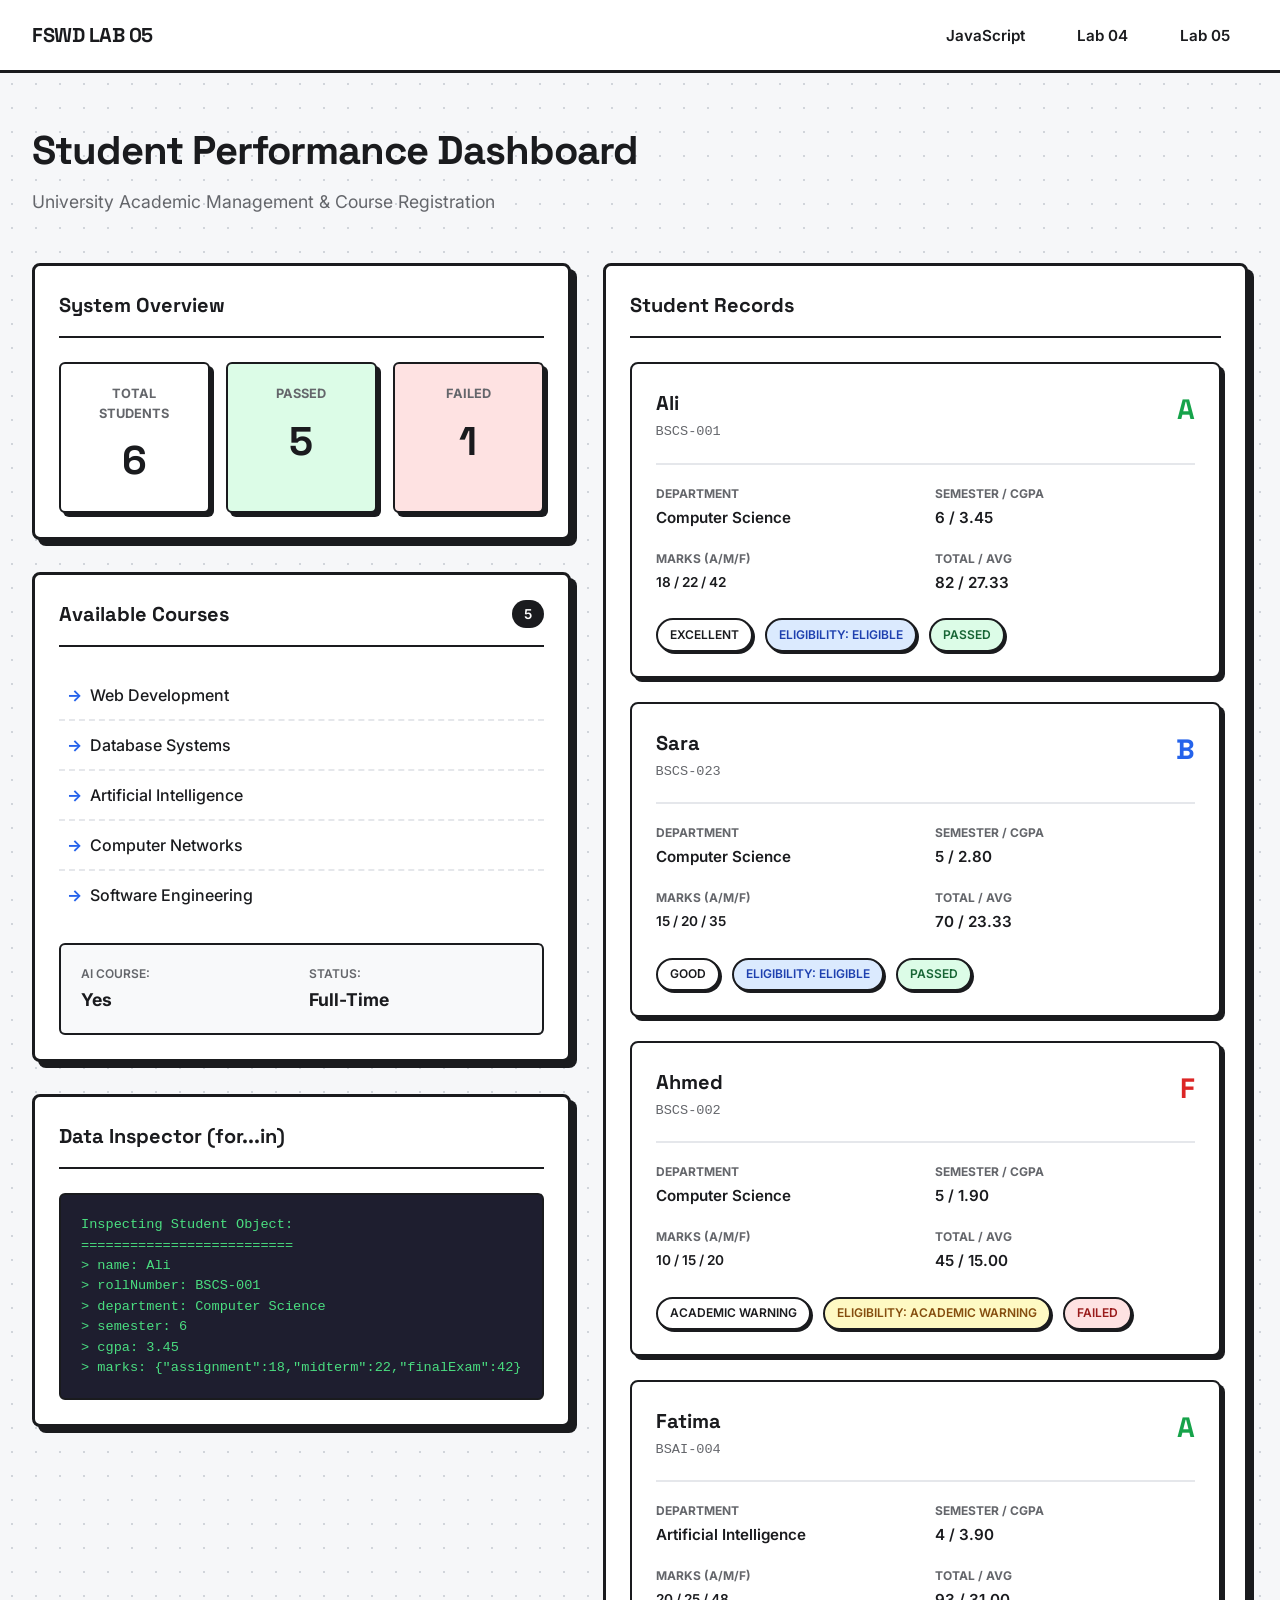
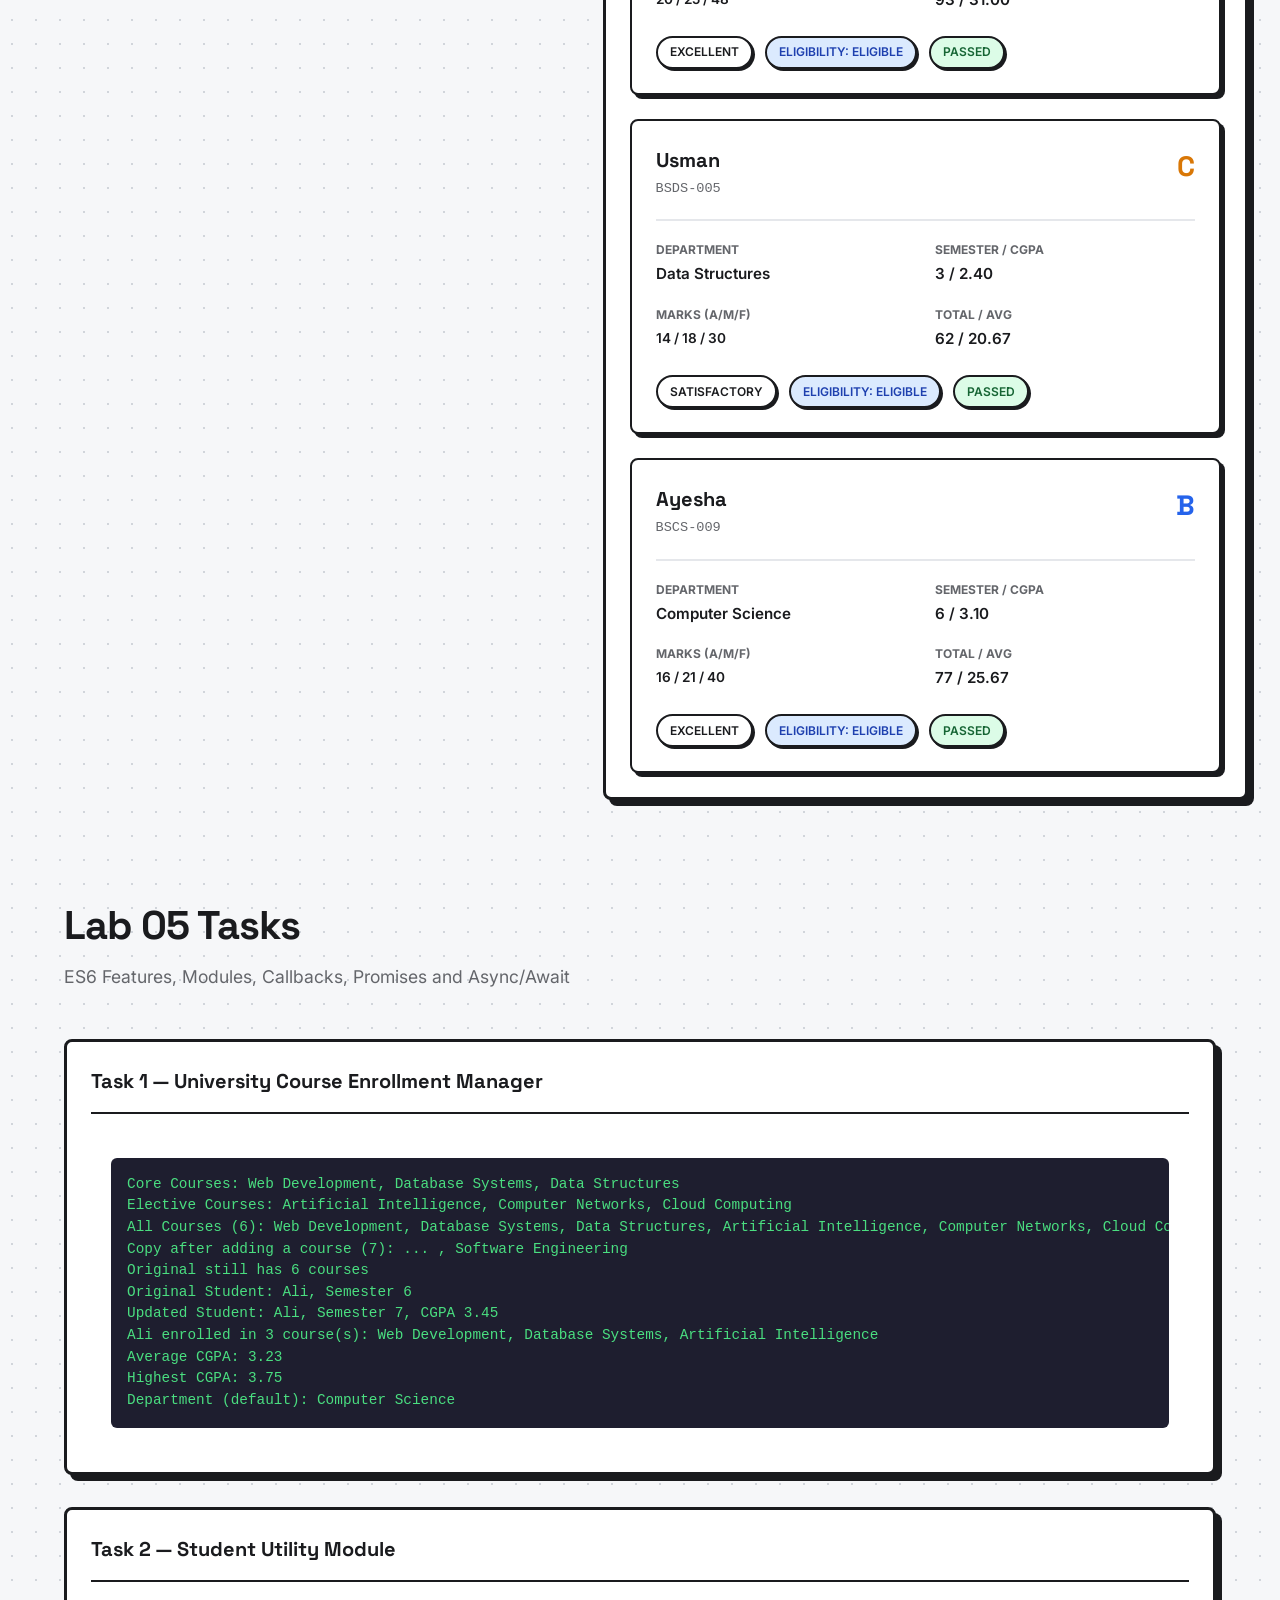
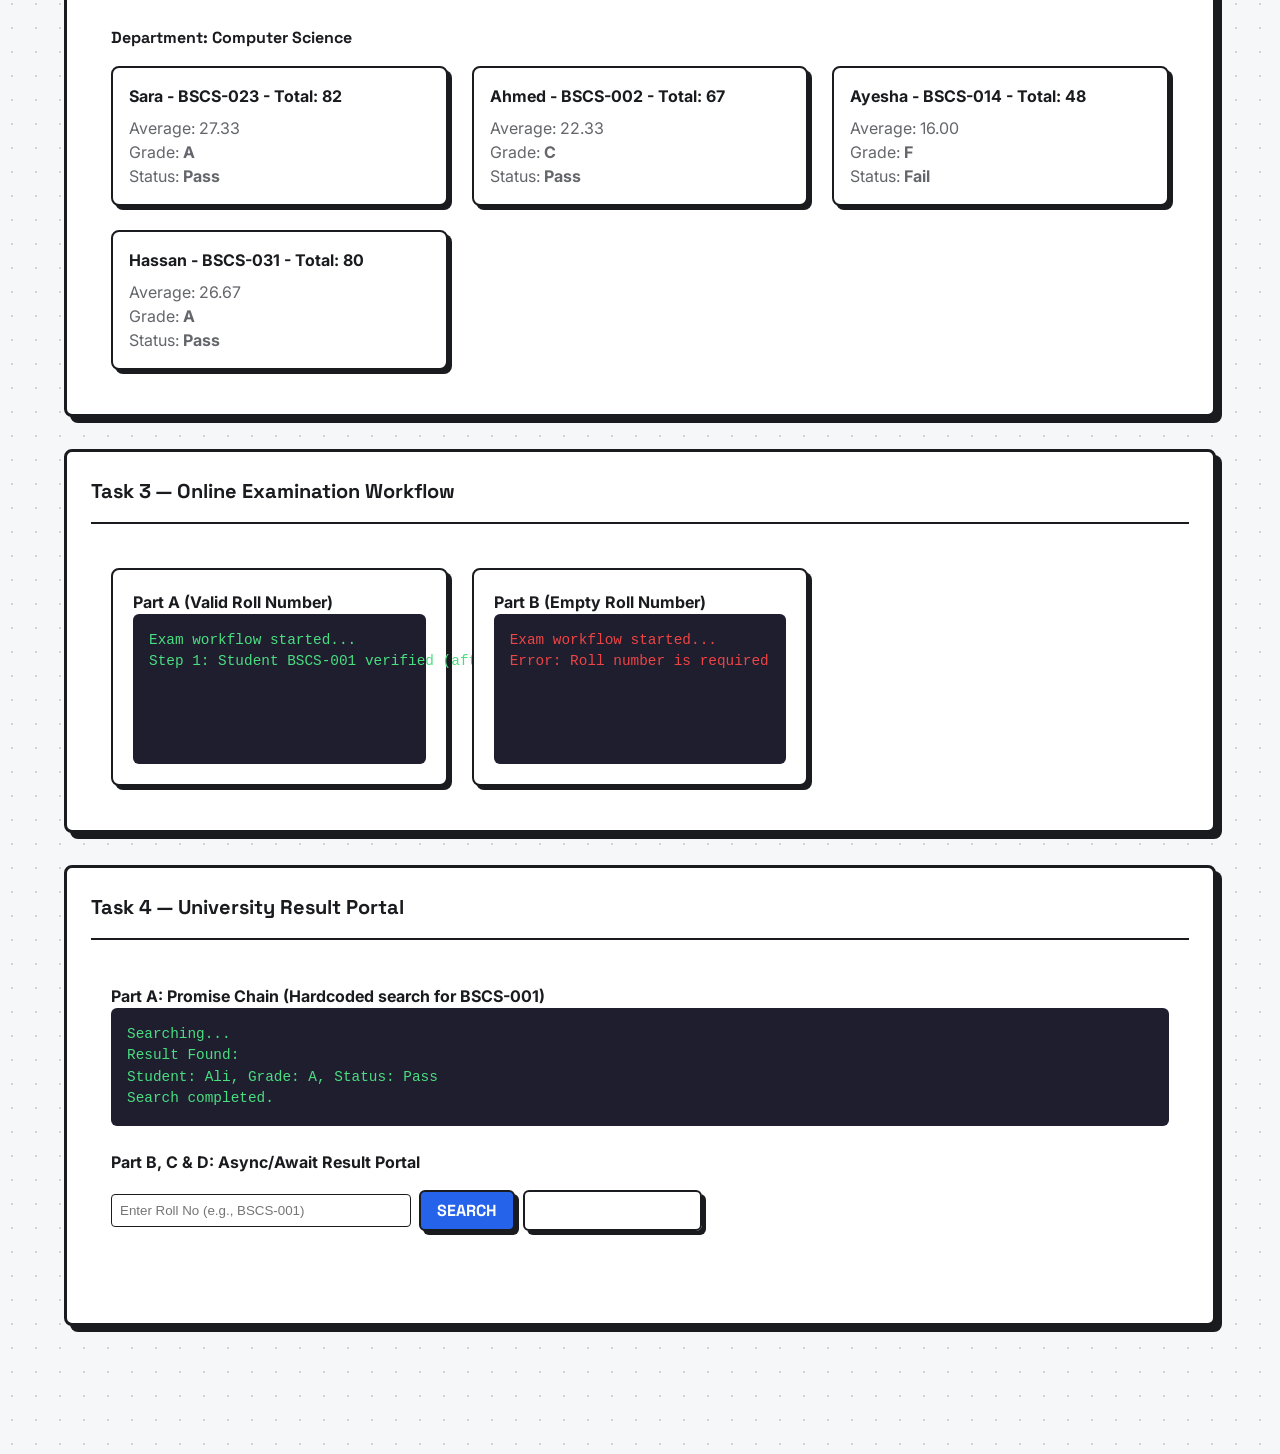
==== Lab-05/Tasks/index.html @ ba0bab40 "Lab 05 tasks completed" ====
<!DOCTYPE html>
<html lang="en">

<head>
    <meta charset="UTF-8">
    <meta name="viewport" content="width=device-width, initial-scale=1.0">
    <title>FSWD Lab 05 | Student Dashboard</title>

    <!-- Clean, modern typography -->
    <link rel="preconnect" href="https://fonts.googleapis.com">
    <link rel="preconnect" href="https://fonts.gstatic.com" crossorigin>
    <link
        href="https://fonts.googleapis.com/css2?family=Space+Grotesk:wght@500;700&family=Inter:wght@400;500;600&display=swap"
        rel="stylesheet">

    <link rel="stylesheet" href="styles.css">
</head>

<body>

    <nav class="navbar">
        <div class="nav-brand">FSWD Lab 05</div>
        <ul class="nav-links" style="display: flex; list-style: none; gap: 1rem; margin: 0; padding: 0;">
            <li class="nav-item">
                <a class="nav-link" href="#javascript">JavaScript</a>
            </li>
            <li class="nav-item">
                <a class="nav-link" href="#lab04">Lab 04</a>
            </li>
            <li class="nav-item">
                <a class="nav-link" href="#lab05">Lab 05</a>
            </li>
        </ul>
    </nav>

    <main class="container">
        <header class="page-header">
            <h1>Student Performance Dashboard</h1>
            <p>University Academic Management & Course Registration</p>

        </header>

        <div class="dashboard-grid">

            <!-- Left Column: Stats & Courses -->
            <div class="grid-column">

                <!-- System Statistics (Task 4) -->
                <section class="card widget-stats">
                    <div class="card-header">
                        <h2 class="card-title">System Overview</h2>
                    </div>
                    <div class="stats-row">
                        <div class="stat-box">
                            <span class="stat-label">Total Students</span>
                            <strong class="stat-value" id="total-students">0</strong>
                        </div>
                        <div class="stat-box box-success">
                            <span class="stat-label">Passed</span>
                            <strong class="stat-value" id="passed-students">0</strong>
                        </div>
                        <div class="stat-box box-danger">
                            <span class="stat-label">Failed</span>
                            <strong class="stat-value" id="failed-students">0</strong>
                        </div>
                    </div>
                </section>

                <!-- Course Registration (Task 2) -->
                <section class="card widget-courses">
                    <div class="card-header">
                        <h2 class="card-title">Available Courses</h2>
                        <span class="badge" id="course-count">0</span>
                    </div>
                    <ul class="course-list" id="course-list">
                        <!-- Populated by JS -->
                    </ul>
                    <div class="course-meta">
                        <div class="meta-item">
                            <span>AI Course:</span>
                            <strong id="ai-status">-</strong>
                        </div>
                        <div class="meta-item">
                            <span>Status:</span>
                            <strong id="student-status">-</strong>
                        </div>
                    </div>
                </section>

                <!-- Object Inspector (Task 4 Demo) -->
                <section class="card widget-inspector">
                    <div class="card-header">
                        <h2 class="card-title">Data Inspector (for...in)</h2>
                    </div>
                    <pre id="inspector-output"></pre>
                </section>
            </div>

            <!-- Right Column: Student Grid (Tasks 1, 3, 4) -->
            <div class="grid-column column-span-2">
                <section class="card">
                    <div class="card-header">
                        <h2 class="card-title">Student Records</h2>
                    </div>
                    <div class="students-grid" id="students-grid">
                        <!-- Populated by JS -->
                    </div>
                </section>
            </div>

        </div>
        
        <!-- =====================================================
        LAB 05 TASKS
        ===================================================== -->
        <section id="lab05" class="py-5" style="margin-top: 3rem;">
            <div class="container">
                <div class="page-header">
                    <h1>Lab 05 Tasks</h1>
                    <p>ES6 Features, Modules, Callbacks, Promises and Async/Await</p>
                </div>

                <!-- Task 1 -->
                <div class="card" style="margin-bottom: 2rem;">
                    <div class="card-header">
                        <h2 class="card-title">Task 1 — University Course Enrollment Manager</h2>
                    </div>
                    <div class="card-body" style="padding: 1.25rem;">
                        <pre id="task1Output" style="background: #1e1e2f; color: #4ade80; padding: 1rem; border-radius: 6px; font-family: monospace; font-size: 0.9rem; overflow-x: auto; margin: 0;"></pre>
                    </div>
                </div>

                <!-- Task 2 -->
                <div class="card" style="margin-bottom: 2rem;">
                    <div class="card-header">
                        <h2 class="card-title">Task 2 — Student Utility Module</h2>
                    </div>
                    <div class="card-body" style="padding: 1.25rem;">
                        <h4 id="task2Department" style="margin-bottom: 1rem; font-family: 'Space Grotesk', sans-serif;"></h4>
                        <div id="task2Output" class="students-grid">
                            <!-- Populated by JS -->
                        </div>
                    </div>
                </div>

                <!-- Task 3 -->
                <div class="card" style="margin-bottom: 2rem;">
                    <div class="card-header">
                        <h2 class="card-title">Task 3 — Online Examination Workflow</h2>
                    </div>
                    <div class="card-body" style="padding: 1.25rem;">
                        <div class="students-grid">
                            <div class="student-card" style="padding: 1.25rem;">
                                <h4>Part A (Valid Roll Number)</h4>
                                <pre id="task3AOutput" style="background: #1e1e2f; color: #4ade80; padding: 1rem; border-radius: 6px; font-family: monospace; font-size: 0.9rem; min-height: 150px;"></pre>
                            </div>
                            <div class="student-card" style="padding: 1.25rem;">
                                <h4>Part B (Empty Roll Number)</h4>
                                <pre id="task3BOutput" style="background: #1e1e2f; color: #ef4444; padding: 1rem; border-radius: 6px; font-family: monospace; font-size: 0.9rem; min-height: 150px;"></pre>
                            </div>
                        </div>
                    </div>
                </div>

                <!-- Task 4 -->
                <div class="card" style="margin-bottom: 2rem;">
                    <div class="card-header">
                        <h2 class="card-title">Task 4 — University Result Portal</h2>
                    </div>
                    <div class="card-body" style="padding: 1.25rem;">
                        <div style="margin-bottom: 1.5rem;">
                            <h4>Part A: Promise Chain (Hardcoded search for BSCS-001)</h4>
                            <pre id="task4AOutput" style="background: #1e1e2f; color: #4ade80; padding: 1rem; border-radius: 6px; font-family: monospace; font-size: 0.9rem;"></pre>
                        </div>

                        <h4>Part B, C & D: Async/Await Result Portal</h4>
                        <div style="margin-bottom: 1.5rem; display: flex; gap: 0.5rem; align-items: center; margin-top: 1rem;">
                            <input type="text" id="searchRollNumber" placeholder="Enter Roll No (e.g., BSCS-001)" style="padding: 0.5rem; border-radius: 4px; border: 1px solid var(--border-color); flex: 1; max-width: 300px;">
                            <button id="searchBtn" class="btn btn-primary" style="padding: 0.5rem 1rem;">Search</button>
                            <button id="loadAllBtn" class="btn" style="padding: 0.5rem 1rem; background: var(--secondary-color); color: white;">Load All Results</button>
                        </div>
                        
                        <div id="task4SearchStatus" style="margin-bottom: 1rem; font-weight: bold;"></div>
                        <div id="task4Output" class="students-grid" style="margin-bottom: 1.5rem;">
                            <!-- Populated by JS -->
                        </div>
                        <div id="task4Stats" style="background: var(--surface-color); padding: 1rem; border-radius: 6px; border: 1px solid var(--border-color); display: none;">
                            <!-- Populated by JS -->
                        </div>
                    </div>
                </div>

            </div>
        </section>
    </main>

    <script src="script.js"></script>
    <script type="module" src="lab05.js"></script>
</body>

</html>
---- Lab-05/Tasks/styles.css ----
:root {
    --bg-color: #f6f7f9;
    --text-main: #1a1b1e;
    --text-muted: #64666b;
    --border-color: #1a1b1e;
    --accent: #2563eb;
    --success: #16a34a;
    --danger: #dc2626;
    --warning: #d97706;
    --card-bg: #ffffff;
}

* {
    margin: 0;
    padding: 0;
    box-sizing: border-box;
}

body {
    background-color: var(--bg-color);
    color: var(--text-main);
    font-family: 'Inter', sans-serif;
    line-height: 1.5;
    background-image: radial-gradient(#d1d5db 1px, transparent 1px);
    background-size: 24px 24px;
}

/* Typography */
h1, h2, h3, .nav-brand {
    font-family: 'Space Grotesk', sans-serif;
    font-weight: 700;
}

/* Navbar */
.navbar {
    display: flex;
    justify-content: space-between;
    align-items: center;
    padding: 1.25rem 2rem;
    background: var(--card-bg);
    border-bottom: 3px solid var(--border-color);
}
.nav-lab {
    color: inherit;
    text-decoration: none;
    cursor: pointer;
}
.nav-brand {
    font-size: 1.25rem;
    text-transform: uppercase;
    letter-spacing: -0.5px;
}

.nav-user {
    font-size: 0.9rem;
    font-weight: 600;
    color: var(--text-muted);
}

.nav-links a {
    color: var(--text-main);
    text-decoration: none;
    font-weight: 600;
    font-size: 0.95rem;
    padding: 0.5rem 1rem;
    border: 2px solid transparent;
    border-radius: 6px;
    transition: all 0.2s;
}

.nav-links a:hover {
    border-color: var(--border-color);
    background: #f1f5f9;
}

/* Layout */
.container {
    max-width: 1400px;
    margin: 0 auto;
    padding: 3rem 2rem;
}

.page-header {
    margin-bottom: 3rem;
}

.page-header h1 {
    font-size: 2.5rem;
    letter-spacing: -1px;
    margin-bottom: 0.5rem;
    color: var(--text-main);
}

.page-header p {
    color: var(--text-muted);
    font-size: 1.1rem;
}

.dashboard-grid {
    display: grid;
    grid-template-columns: 1fr 2fr;
    gap: 2rem;
}

.grid-column {
    display: flex;
    flex-direction: column;
    gap: 2rem;
}

/* Neo-Brutalist Cards */
.card {
    background: var(--card-bg);
    border: 3px solid var(--border-color);
    border-radius: 8px;
    box-shadow: 6px 6px 0px var(--border-color);
    padding: 1.5rem;
    transition: transform 0.2s, box-shadow 0.2s;
}

.card:hover {
    transform: translate(-2px, -2px);
    box-shadow: 8px 8px 0px var(--border-color);
}

.card-header {
    display: flex;
    justify-content: space-between;
    align-items: center;
    margin-bottom: 1.5rem;
    padding-bottom: 1rem;
    border-bottom: 2px solid var(--border-color);
}

.card-title {
    font-size: 1.25rem;
}

/* Buttons */
.btn {
    display: inline-block;
    padding: 0.75rem 1.5rem;
    font-size: 1rem;
    font-weight: 700;
    font-family: 'Space Grotesk', sans-serif;
    color: var(--text-main);
    background: #fff;
    border: 2px solid var(--border-color);
    border-radius: 6px;
    box-shadow: 4px 4px 0px var(--border-color);
    cursor: pointer;
    transition: transform 0.1s, box-shadow 0.1s;
    text-transform: uppercase;
}

.btn:active {
    transform: translate(2px, 2px);
    box-shadow: 2px 2px 0px var(--border-color);
}

.btn-primary {
    background: var(--accent);
    color: #fff;
}

/* Badges & Pills */
.badge {
    background: var(--border-color);
    color: #fff;
    padding: 0.25rem 0.75rem;
    border-radius: 99px;
    font-size: 0.85rem;
    font-weight: 600;
}

.status-pill {
    display: inline-block;
    padding: 0.35rem 0.75rem;
    border: 2px solid var(--border-color);
    border-radius: 99px;
    font-size: 0.75rem;
    font-weight: 600;
    text-transform: uppercase;
    background: #fff;
    box-shadow: 2px 2px 0px var(--border-color);
}

.status-passed { background: #dcfce7; color: #166534; }
.status-failed { background: #fee2e2; color: #991b1b; }
.status-eligible { background: #dbeafe; color: #1e40af; }
.status-warning { background: #fef9c3; color: #854d0e; }

/* Stats Module */
.stats-row {
    display: flex;
    gap: 1rem;
}

.stat-box {
    flex: 1;
    border: 2px solid var(--border-color);
    border-radius: 6px;
    padding: 1.25rem;
    text-align: center;
    background: #fff;
    box-shadow: 4px 4px 0px var(--border-color);
}

.stat-box.box-success { background: #dcfce7; }
.stat-box.box-danger { background: #fee2e2; }

.stat-label {
    display: block;
    font-size: 0.8rem;
    text-transform: uppercase;
    font-weight: 700;
    color: var(--text-muted);
    margin-bottom: 0.5rem;
}

.stat-value {
    font-size: 2.5rem;
    font-weight: 700;
    font-family: 'Space Grotesk', sans-serif;
    color: var(--text-main);
}

/* Course List */
.course-list {
    list-style: none;
    margin-bottom: 1.5rem;
}

.course-list li {
    padding: 0.75rem 0.5rem;
    border-bottom: 2px dashed #e5e7eb;
    font-weight: 500;
    display: flex;
    align-items: center;
}

.course-list li:before {
    content: '→';
    margin-right: 0.5rem;
    color: var(--accent);
    font-weight: bold;
}

.course-list li:last-child {
    border-bottom: none;
}

.course-meta {
    display: flex;
    gap: 1rem;
    background: #f8f9fa;
    border: 2px solid var(--border-color);
    padding: 1.25rem;
    border-radius: 6px;
}

.meta-item {
    flex: 1;
    display: flex;
    flex-direction: column;
}

.meta-item span {
    font-size: 0.75rem;
    color: var(--text-muted);
    text-transform: uppercase;
    font-weight: 600;
}

.meta-item strong {
    font-size: 1.1rem;
    font-weight: 700;
    margin-top: 0.25rem;
}

/* Inspector */
.widget-inspector pre {
    background: #1e1e2f;
    color: #4ade80;
    padding: 1.25rem;
    border-radius: 6px;
    border: 2px solid var(--border-color);
    font-family: monospace;
    font-size: 0.85rem;
    overflow-x: auto;
}

/* Students Grid */
.students-grid {
    display: grid;
    grid-template-columns: repeat(auto-fill, minmax(300px, 1fr));
    gap: 1.5rem;
}

.student-card {
    border: 2px solid var(--border-color);
    border-radius: 8px;
    padding: 1.5rem;
    background: #fff;
    display: flex;
    flex-direction: column;
    box-shadow: 4px 4px 0px var(--border-color);
    transition: transform 0.2s, box-shadow 0.2s;
}

.student-card:hover {
    transform: translate(-2px, -2px);
    box-shadow: 6px 6px 0px var(--border-color);
}

.sc-header {
    display: flex;
    justify-content: space-between;
    align-items: flex-start;
    margin-bottom: 1.25rem;
    padding-bottom: 1.25rem;
    border-bottom: 2px solid #e5e7eb;
}

.sc-name {
    font-size: 1.25rem;
    font-weight: 700;
    font-family: 'Space Grotesk', sans-serif;
}

.sc-roll {
    font-size: 0.85rem;
    color: var(--text-muted);
    font-family: monospace;
    margin-top: 0.25rem;
}

.sc-grade-badge {
    font-size: 1.75rem;
    font-weight: 700;
    font-family: 'Space Grotesk', sans-serif;
}

.sc-grade-badge.grade-A { color: var(--success); }
.sc-grade-badge.grade-B { color: var(--accent); }
.sc-grade-badge.grade-C { color: var(--warning); }
.sc-grade-badge.grade-D { color: var(--warning); }
.sc-grade-badge.grade-F { color: var(--danger); }

.sc-details {
    display: grid;
    grid-template-columns: 1fr 1fr;
    gap: 1.25rem;
    margin-bottom: 1.5rem;
}

.sc-item {
    display: flex;
    flex-direction: column;
}

.sc-item .label {
    font-size: 0.75rem;
    color: var(--text-muted);
    text-transform: uppercase;
    font-weight: 700;
    margin-bottom: 0.25rem;
}

.sc-item .val {
    font-weight: 600;
    font-size: 0.95rem;
}

.sc-footer {
    display: flex;
    gap: 0.75rem;
    margin-top: auto;
}

@media (max-width: 900px) {
    .dashboard-grid {
        grid-template-columns: 1fr;
    }
}
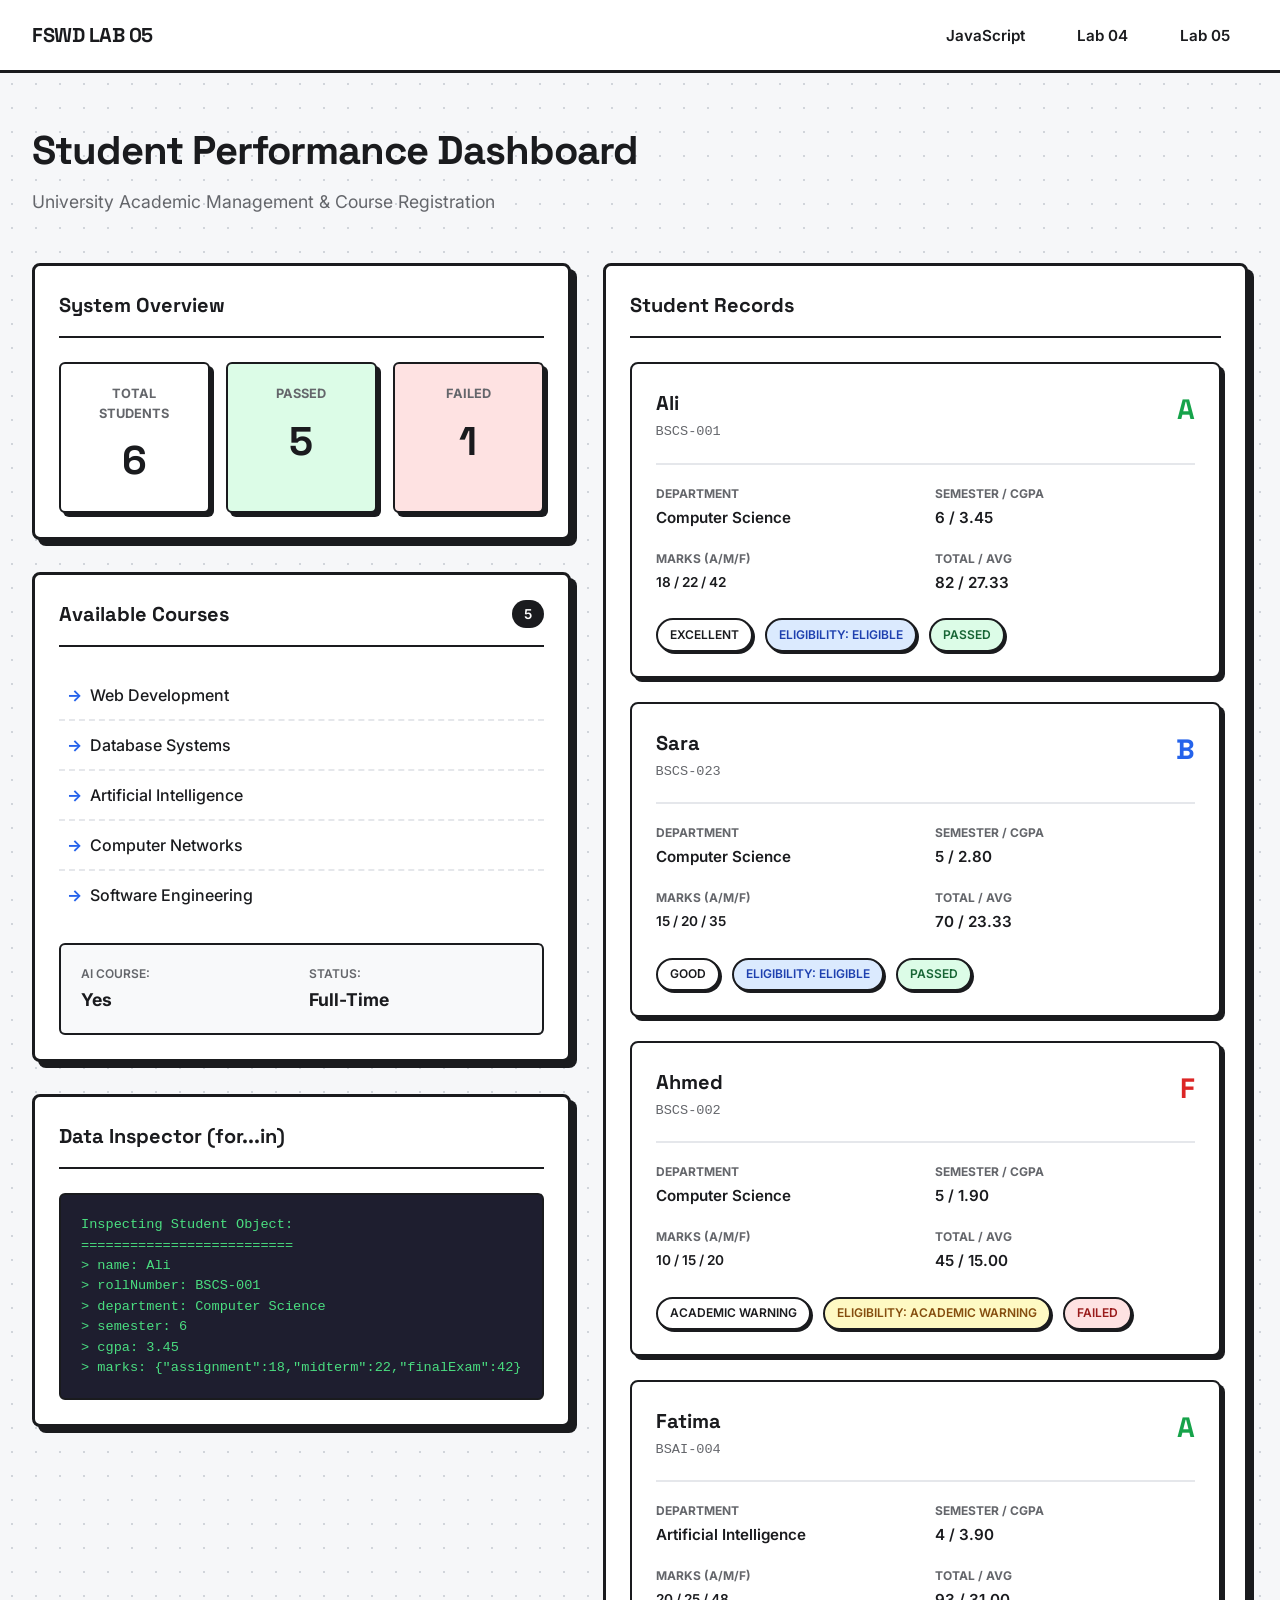
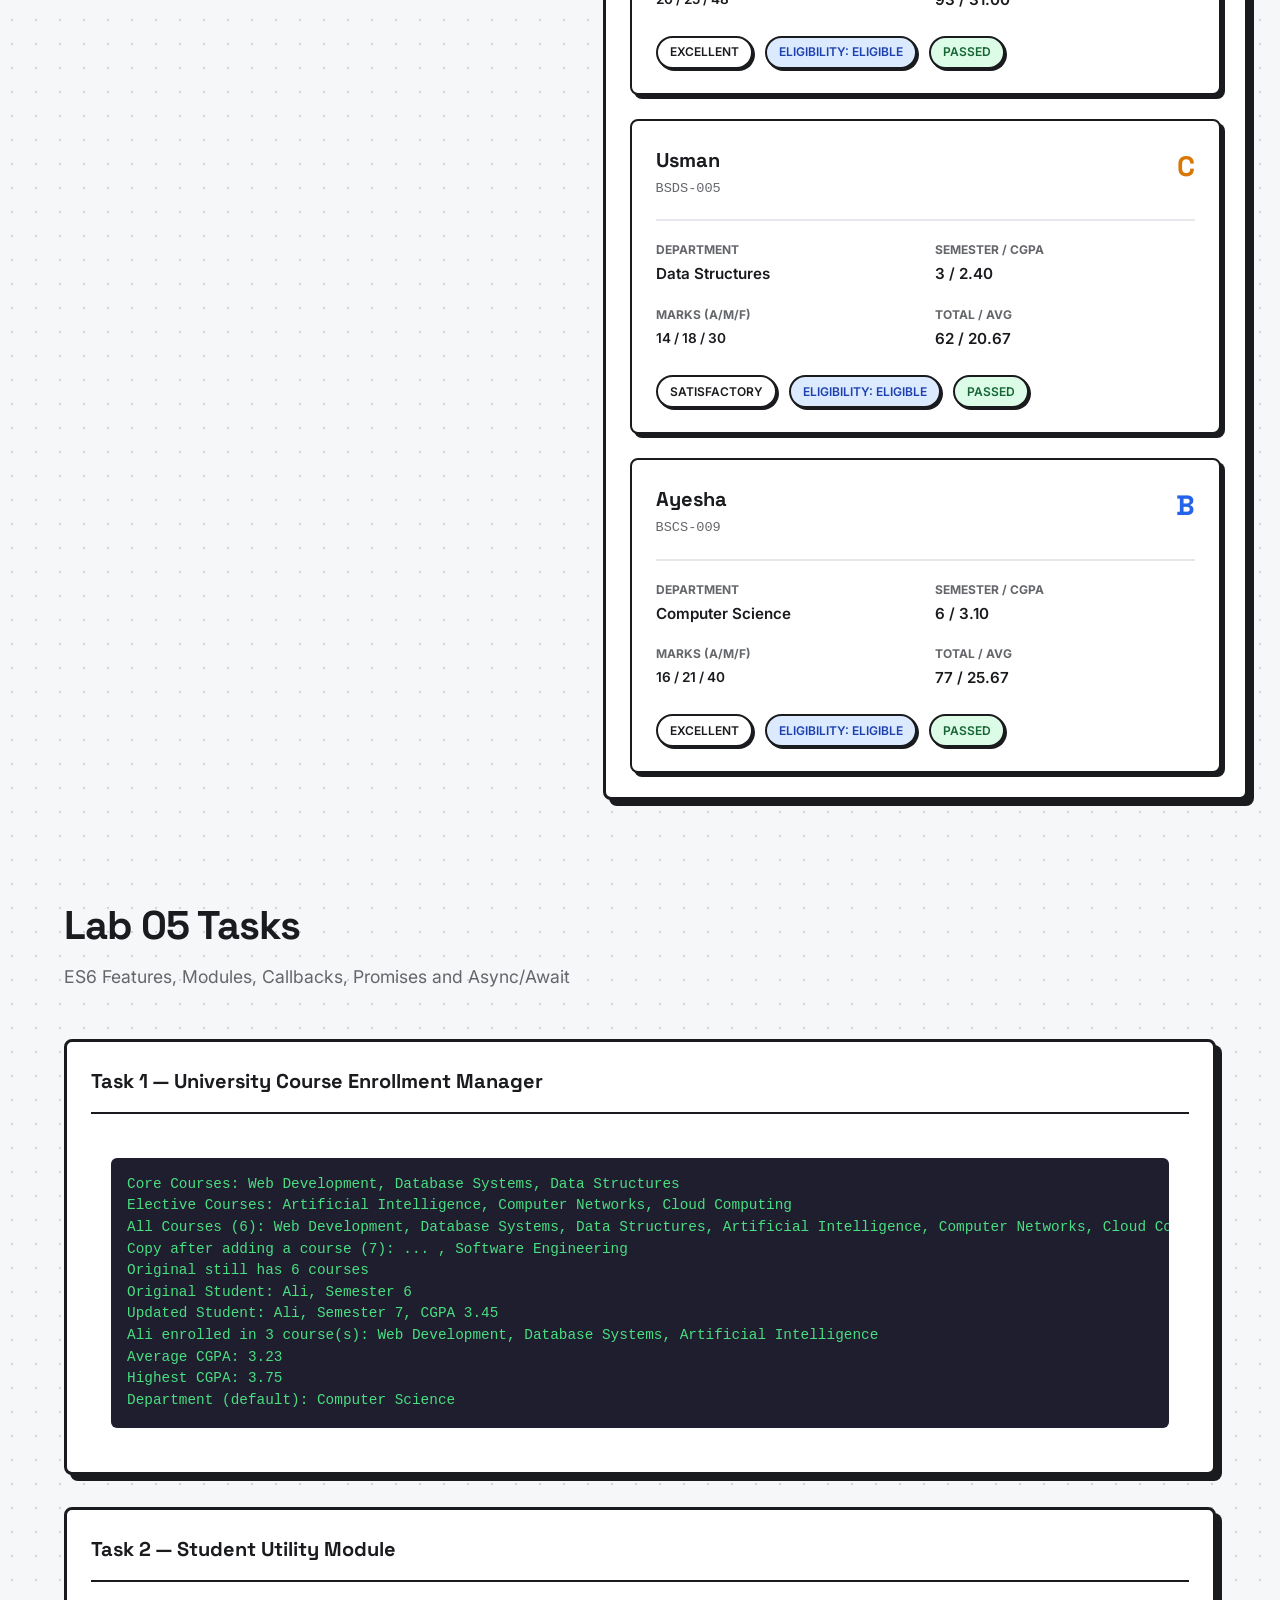
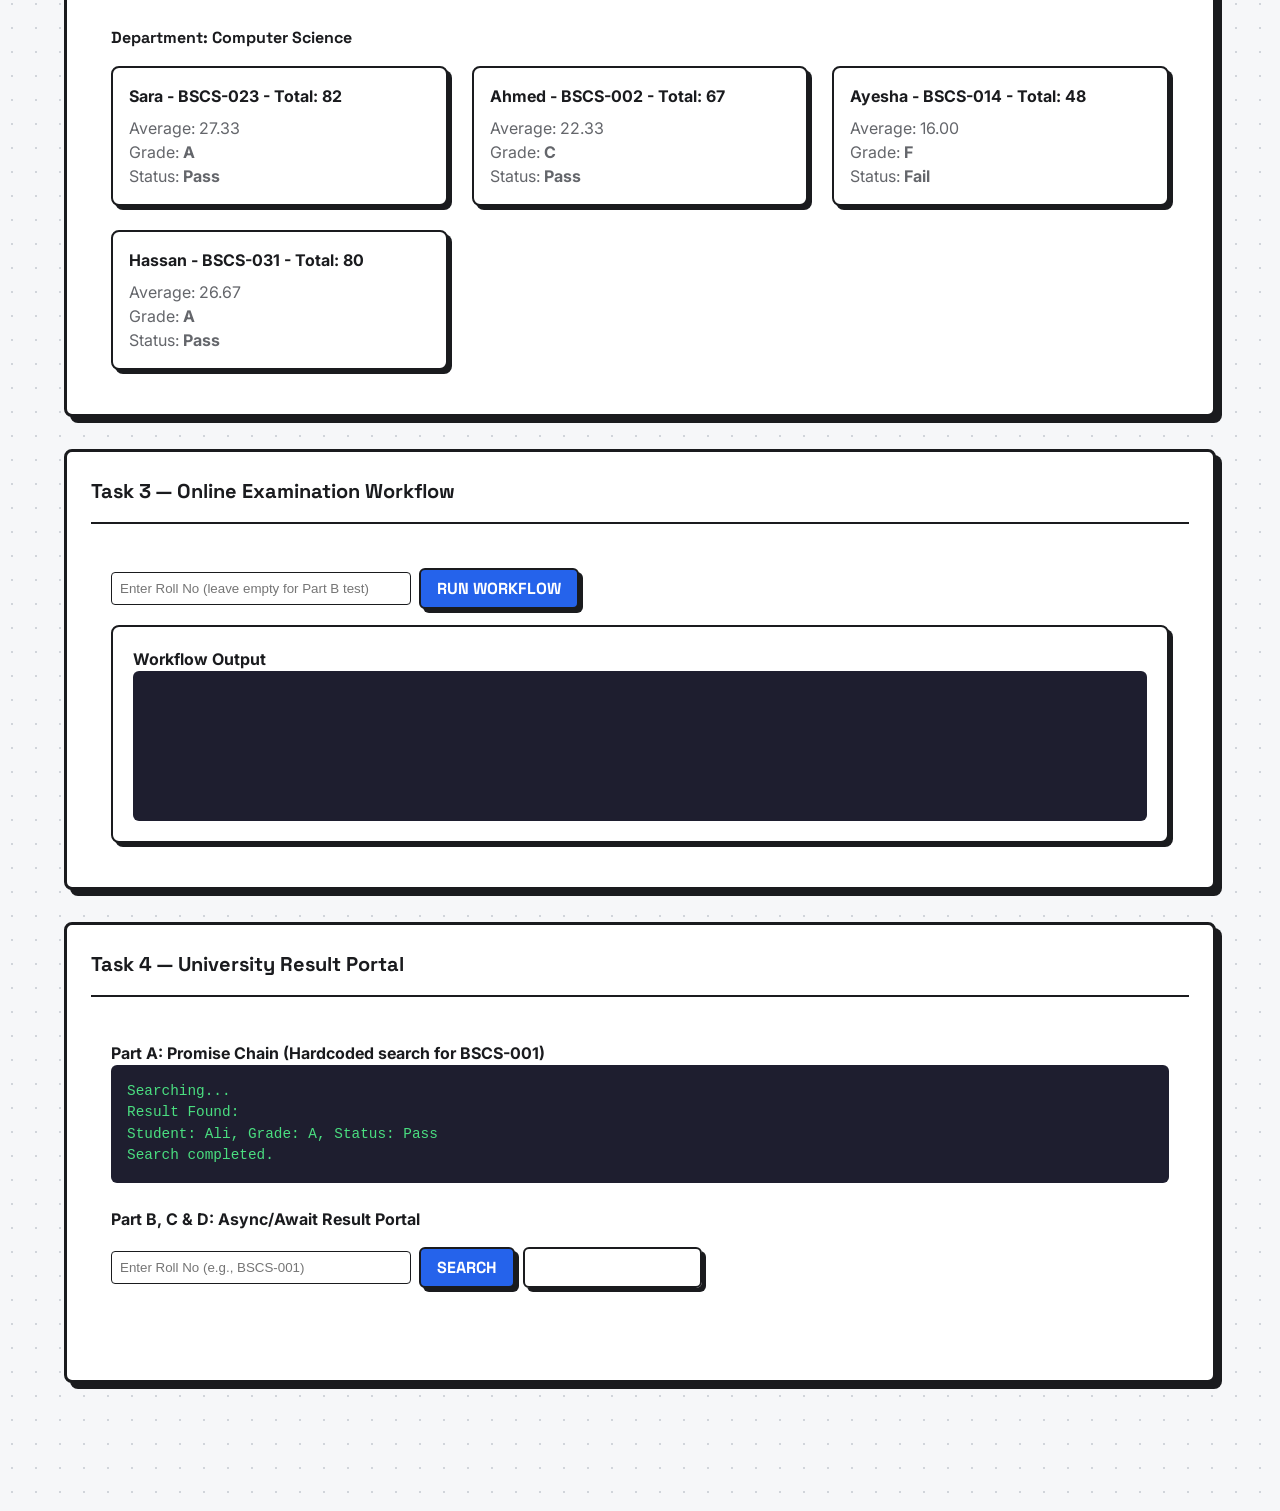
==== commit 8fd853eb: "Refactor Task 3 to use UI input" ====
--- a/Lab-05/Tasks/index.html
+++ b/Lab-05/Tasks/index.html
@@ -149,15 +149,13 @@
                         <h2 class="card-title">Task 3 — Online Examination Workflow</h2>
                     </div>
                     <div class="card-body" style="padding: 1.25rem;">
-                        <div class="students-grid">
-                            <div class="student-card" style="padding: 1.25rem;">
-                                <h4>Part A (Valid Roll Number)</h4>
-                                <pre id="task3AOutput" style="background: #1e1e2f; color: #4ade80; padding: 1rem; border-radius: 6px; font-family: monospace; font-size: 0.9rem; min-height: 150px;"></pre>
-                            </div>
-                            <div class="student-card" style="padding: 1.25rem;">
-                                <h4>Part B (Empty Roll Number)</h4>
-                                <pre id="task3BOutput" style="background: #1e1e2f; color: #ef4444; padding: 1rem; border-radius: 6px; font-family: monospace; font-size: 0.9rem; min-height: 150px;"></pre>
-                            </div>
+                        <div style="margin-bottom: 1rem; display: flex; gap: 0.5rem; align-items: center;">
+                            <input type="text" id="task3RollNumber" placeholder="Enter Roll No (leave empty for Part B test)" style="padding: 0.5rem; border-radius: 4px; border: 1px solid var(--border-color); flex: 1; max-width: 300px;">
+                            <button id="task3RunBtn" class="btn btn-primary" style="padding: 0.5rem 1rem;">Run Workflow</button>
+                        </div>
+                        <div class="student-card" style="padding: 1.25rem;">
+                            <h4>Workflow Output</h4>
+                            <pre id="task3Output" style="background: #1e1e2f; color: #4ade80; padding: 1rem; border-radius: 6px; font-family: monospace; font-size: 0.9rem; min-height: 150px; white-space: pre-wrap;"></pre>
                         </div>
                     </div>
                 </div>
